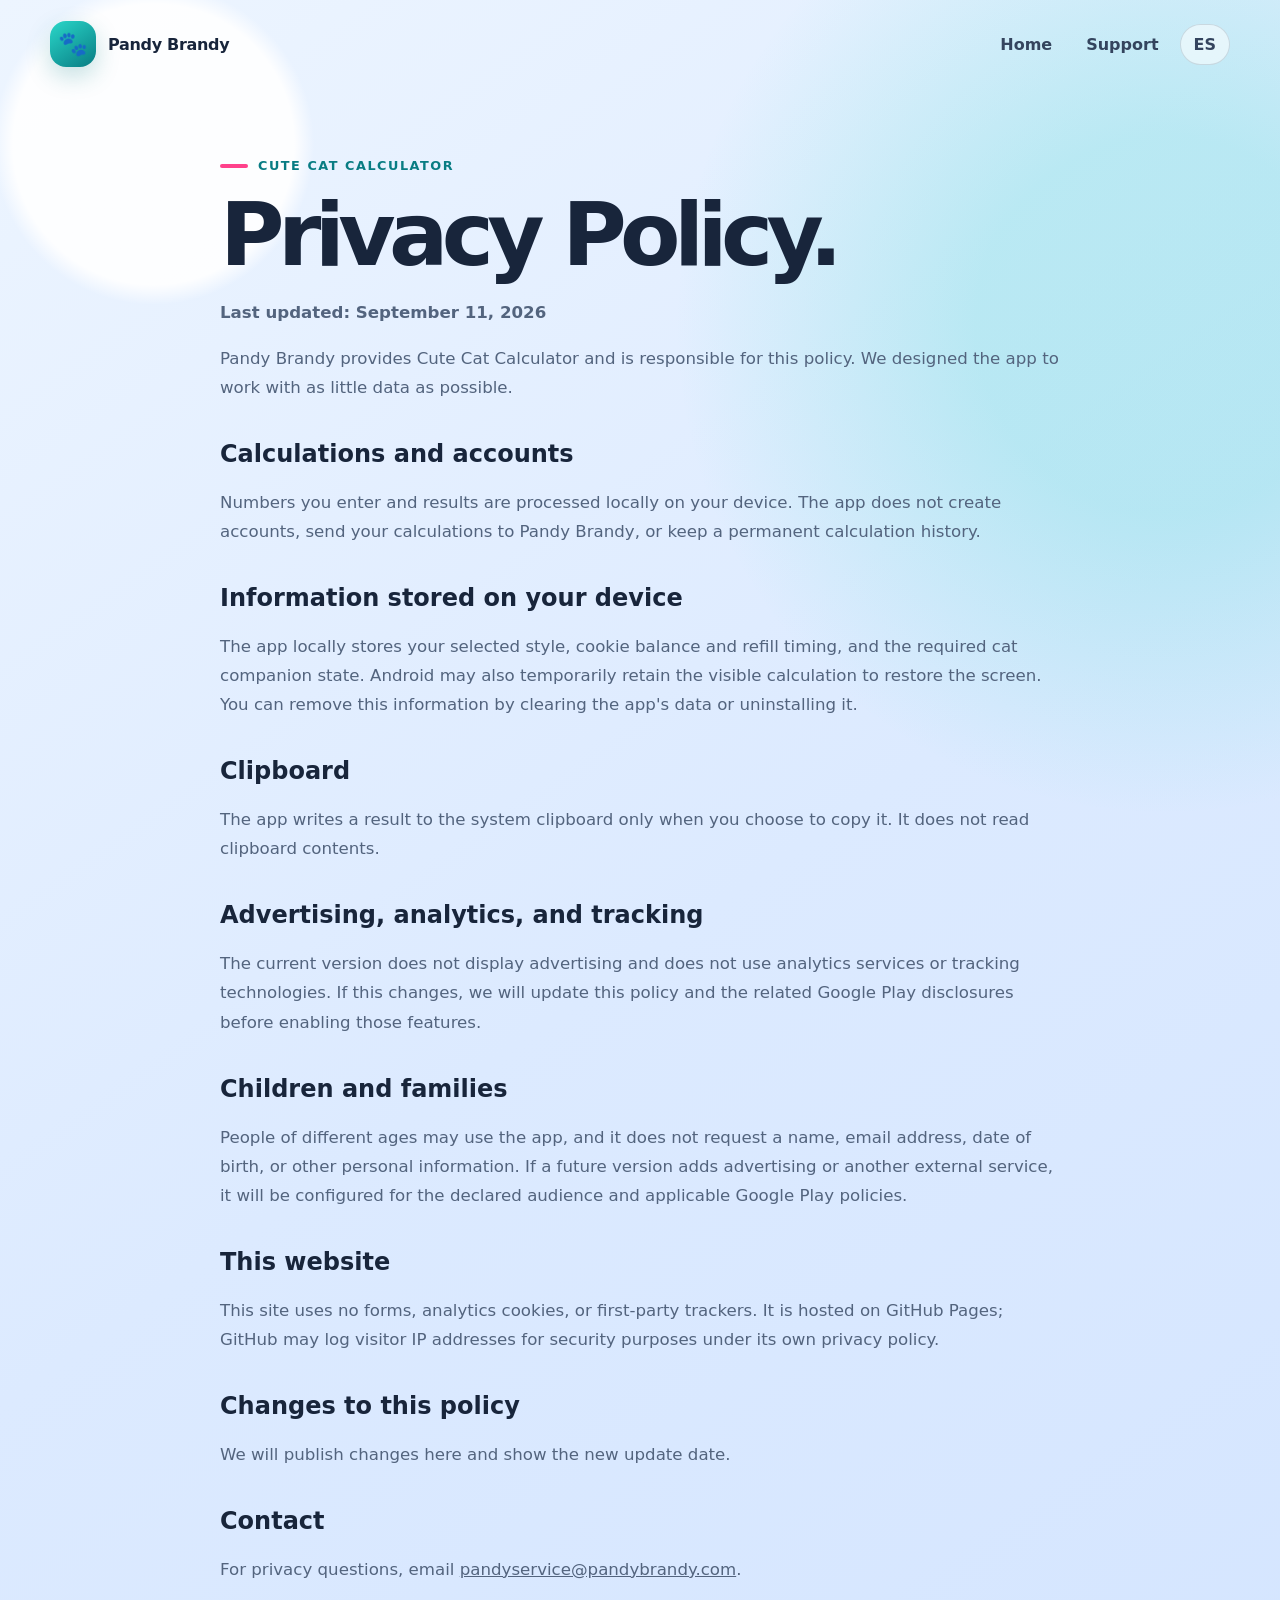
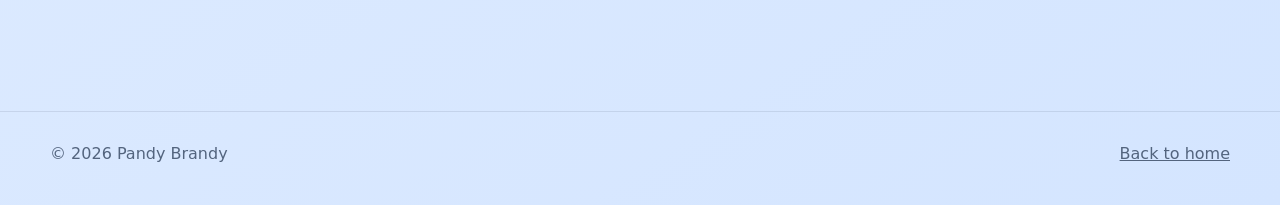
==== en/privacy/index.html @ 29533af9 "Publish Pandy Brandy website" ====
<!doctype html><html lang="en"><head><meta charset="utf-8"><meta name="viewport" content="width=device-width, initial-scale=1"><title>Privacy Policy — Pandy Brandy</title><meta name="description" content="Cute Cat Calculator privacy policy."><link rel="canonical" href="https://www.pandybrandy.com/en/privacy/"><link rel="alternate" hreflang="es" href="https://www.pandybrandy.com/privacy/"><link rel="alternate" hreflang="en" href="https://www.pandybrandy.com/en/privacy/"><link rel="stylesheet" href="../../styles.css"></head><body>
<header class="site-header shell"><a class="brand" href="../"><span class="brand-mark">🐾</span><span>Pandy Brandy</span></a><nav class="nav" aria-label="Main navigation"><a href="../">Home</a><a href="../support/">Support</a><a class="lang" href="../../privacy/" lang="es" aria-label="Leer en español">ES</a></nav></header>
<main class="page shell"><div class="eyebrow">Cute Cat Calculator</div><h1>Privacy Policy.</h1><p class="updated">Last updated: September 11, 2026</p>
<p>Pandy Brandy provides Cute Cat Calculator and is responsible for this policy. We designed the app to work with as little data as possible.</p>
<h2>Calculations and accounts</h2><p>Numbers you enter and results are processed locally on your device. The app does not create accounts, send your calculations to Pandy Brandy, or keep a permanent calculation history.</p>
<h2>Information stored on your device</h2><p>The app locally stores your selected style, cookie balance and refill timing, and the required cat companion state. Android may also temporarily retain the visible calculation to restore the screen. You can remove this information by clearing the app's data or uninstalling it.</p>
<h2>Clipboard</h2><p>The app writes a result to the system clipboard only when you choose to copy it. It does not read clipboard contents.</p>
<h2>Advertising, analytics, and tracking</h2><p>The current version does not display advertising and does not use analytics services or tracking technologies. If this changes, we will update this policy and the related Google Play disclosures before enabling those features.</p>
<h2>Children and families</h2><p>People of different ages may use the app, and it does not request a name, email address, date of birth, or other personal information. If a future version adds advertising or another external service, it will be configured for the declared audience and applicable Google Play policies.</p>
<h2>This website</h2><p>This site uses no forms, analytics cookies, or first-party trackers. It is hosted on GitHub Pages; GitHub may log visitor IP addresses for security purposes under its own privacy policy.</p>
<h2>Changes to this policy</h2><p>We will publish changes here and show the new update date.</p>
<h2>Contact</h2><p>For privacy questions, email <a href="mailto:pandyservice@pandybrandy.com">pandyservice@pandybrandy.com</a>.</p></main>
<footer><div class="shell footer-row"><span>© 2026 Pandy Brandy</span><a href="../">Back to home</a></div></footer></body></html>
---- styles.css ----
:root {
  color-scheme: light;
  --ink: #18253b;
  --muted: #53647e;
  --blue: #dceaff;
  --blue-strong: #8eb4ed;
  --teal: #087c83;
  --mint: #2ad7c9;
  --pink: #ff418b;
  --berry: #f5326c;
  --cream: #fff0c2;
  --lime: #dfff4f;
  --paper: #f8fbff;
}

* { box-sizing: border-box; }
html { scroll-behavior: smooth; }
body {
  margin: 0;
  overflow-x: hidden;
  color: var(--ink);
  background:
    radial-gradient(circle at 12% 8%, rgba(255,255,255,.92) 0 7%, transparent 8%),
    radial-gradient(circle at 91% 18%, rgba(42,215,201,.22) 0 10%, transparent 26%),
    linear-gradient(145deg, #edf5ff 0%, var(--blue) 52%, #d4e5ff 100%);
  font-family: Inter, ui-rounded, "Segoe UI", system-ui, sans-serif;
  min-height: 100vh;
}

a { color: inherit; }
.shell { width: min(1180px, calc(100% - 40px)); margin: 0 auto; }
.site-header {
  display: flex; align-items: center; justify-content: space-between;
  min-height: 88px; gap: 24px;
}
.brand { display: inline-flex; align-items: center; gap: 12px; text-decoration: none; font-weight: 900; letter-spacing: -.02em; }
.brand-mark {
  width: 46px; height: 46px; display: grid; place-items: center; border-radius: 16px;
  color: white; background: linear-gradient(145deg, var(--mint), var(--teal));
  box-shadow: 0 9px 24px rgba(8,124,131,.24); font-size: 24px;
}
.nav { display: flex; align-items: center; gap: 8px; }
.nav a { padding: 10px 13px; border-radius: 999px; text-decoration: none; font-weight: 750; color: #34445e; }
.nav a:hover, .nav a:focus-visible { background: rgba(255,255,255,.7); outline: none; }
.lang { border: 1px solid rgba(24,37,59,.14); background: rgba(255,255,255,.55); }

.hero {
  display: grid; grid-template-columns: minmax(0, 1.08fr) minmax(300px, .72fr);
  align-items: center; gap: clamp(36px, 7vw, 92px); min-height: 690px; padding: 46px 0 76px;
}
.eyebrow { display: flex; align-items: center; gap: 10px; color: var(--teal); font-weight: 900; letter-spacing: .12em; text-transform: uppercase; font-size: .8rem; }
.eyebrow::before { content: ""; width: 28px; height: 4px; border-radius: 9px; background: var(--pink); }
h1 { margin: 22px 0 22px; font-size: clamp(3.3rem, 8vw, 6.8rem); line-height: .92; letter-spacing: -.075em; max-width: 760px; }
h1 .play { color: var(--pink); }
.lede { max-width: 610px; font-size: clamp(1.1rem, 2vw, 1.35rem); line-height: 1.65; color: var(--muted); }
.actions { display: flex; flex-wrap: wrap; gap: 12px; margin-top: 32px; }
.button { display: inline-flex; min-height: 50px; align-items: center; justify-content: center; gap: 9px; padding: 0 20px; border-radius: 16px; text-decoration: none; font-weight: 850; }
.button-primary { color: white; background: var(--pink); box-shadow: 0 12px 25px rgba(245,50,108,.25); }
.button-secondary { background: rgba(255,255,255,.75); border: 1px solid rgba(24,37,59,.12); }
.meta { display: flex; flex-wrap: wrap; gap: 8px; margin-top: 28px; }
.chip { padding: 8px 12px; border-radius: 999px; background: rgba(255,255,255,.58); color: #435470; font-size: .88rem; font-weight: 750; }

.phone-wrap { position: relative; display: grid; place-items: center; }
.orbit { position: absolute; width: 122%; aspect-ratio: 1; border: 2px dashed rgba(8,124,131,.19); border-radius: 50%; }
.phone {
  position: relative; width: min(330px, 78vw); aspect-ratio: 840 / 1868; padding: 9px;
  border-radius: 44px; background: linear-gradient(145deg, #fefeff, #87a9df);
  box-shadow: 0 35px 80px rgba(45,76,128,.32), inset 0 0 0 1px rgba(255,255,255,.9);
  transform: rotate(2deg);
}
.phone img { width: 100%; height: 100%; display: block; object-fit: cover; border-radius: 36px; }
.cookie-note {
  position: absolute; right: -38px; bottom: 18%; background: var(--cream); border: 1px solid rgba(117,64,43,.12);
  padding: 13px 17px; border-radius: 18px; font-weight: 900; box-shadow: 0 15px 35px rgba(62,75,100,.2); transform: rotate(-4deg);
}

.section { padding: 90px 0; }
.section-title { max-width: 690px; margin-bottom: 35px; }
.section-title h2 { margin: 0 0 14px; font-size: clamp(2.3rem, 5vw, 4rem); letter-spacing: -.055em; line-height: 1; }
.section-title p { color: var(--muted); font-size: 1.08rem; line-height: 1.65; }
.cards { display: grid; grid-template-columns: repeat(3, 1fr); gap: 18px; }
.card { min-height: 220px; padding: 27px; border-radius: 28px; background: rgba(248,251,255,.74); border: 1px solid rgba(255,255,255,.82); box-shadow: 0 18px 50px rgba(48,79,127,.1); }
.card-icon { width: 48px; height: 48px; border-radius: 15px; display: grid; place-items: center; background: var(--cream); font-size: 22px; }
.card h3 { margin: 25px 0 10px; font-size: 1.25rem; }
.card p { margin: 0; color: var(--muted); line-height: 1.6; }
.support-band { display: flex; justify-content: space-between; align-items: center; gap: 30px; padding: 38px; border-radius: 32px; background: var(--ink); color: white; }
.support-band h2 { margin: 0 0 8px; font-size: clamp(1.8rem, 4vw, 3rem); letter-spacing: -.04em; }
.support-band p { margin: 0; color: #c8d5e8; }
.support-band .button { flex: 0 0 auto; color: var(--ink); background: var(--lime); }

.page { max-width: 840px; padding: 70px 0 110px; }
.page h1 { font-size: clamp(3rem, 7vw, 5.5rem); }
.page h2 { margin-top: 38px; font-size: 1.5rem; }
.page p, .page li { color: var(--muted); line-height: 1.75; font-size: 1.04rem; }
.updated { font-weight: 750; }
.notice { padding: 18px 20px; border-radius: 18px; background: var(--cream); color: #65492a !important; font-weight: 700; }
footer { padding: 32px 0 42px; border-top: 1px solid rgba(24,37,59,.1); color: var(--muted); }
.footer-row { display: flex; justify-content: space-between; gap: 20px; flex-wrap: wrap; }

@media (max-width: 800px) {
  .site-header { min-height: 74px; }
  .nav a:not(.lang) { display: none; }
  .hero { grid-template-columns: 1fr; text-align: center; padding-top: 45px; }
  .eyebrow, .actions, .meta { justify-content: center; }
  .lede { margin-inline: auto; }
  .phone-wrap { padding: 25px 0; }
  .cards { grid-template-columns: 1fr; }
  .support-band { align-items: flex-start; flex-direction: column; }
}
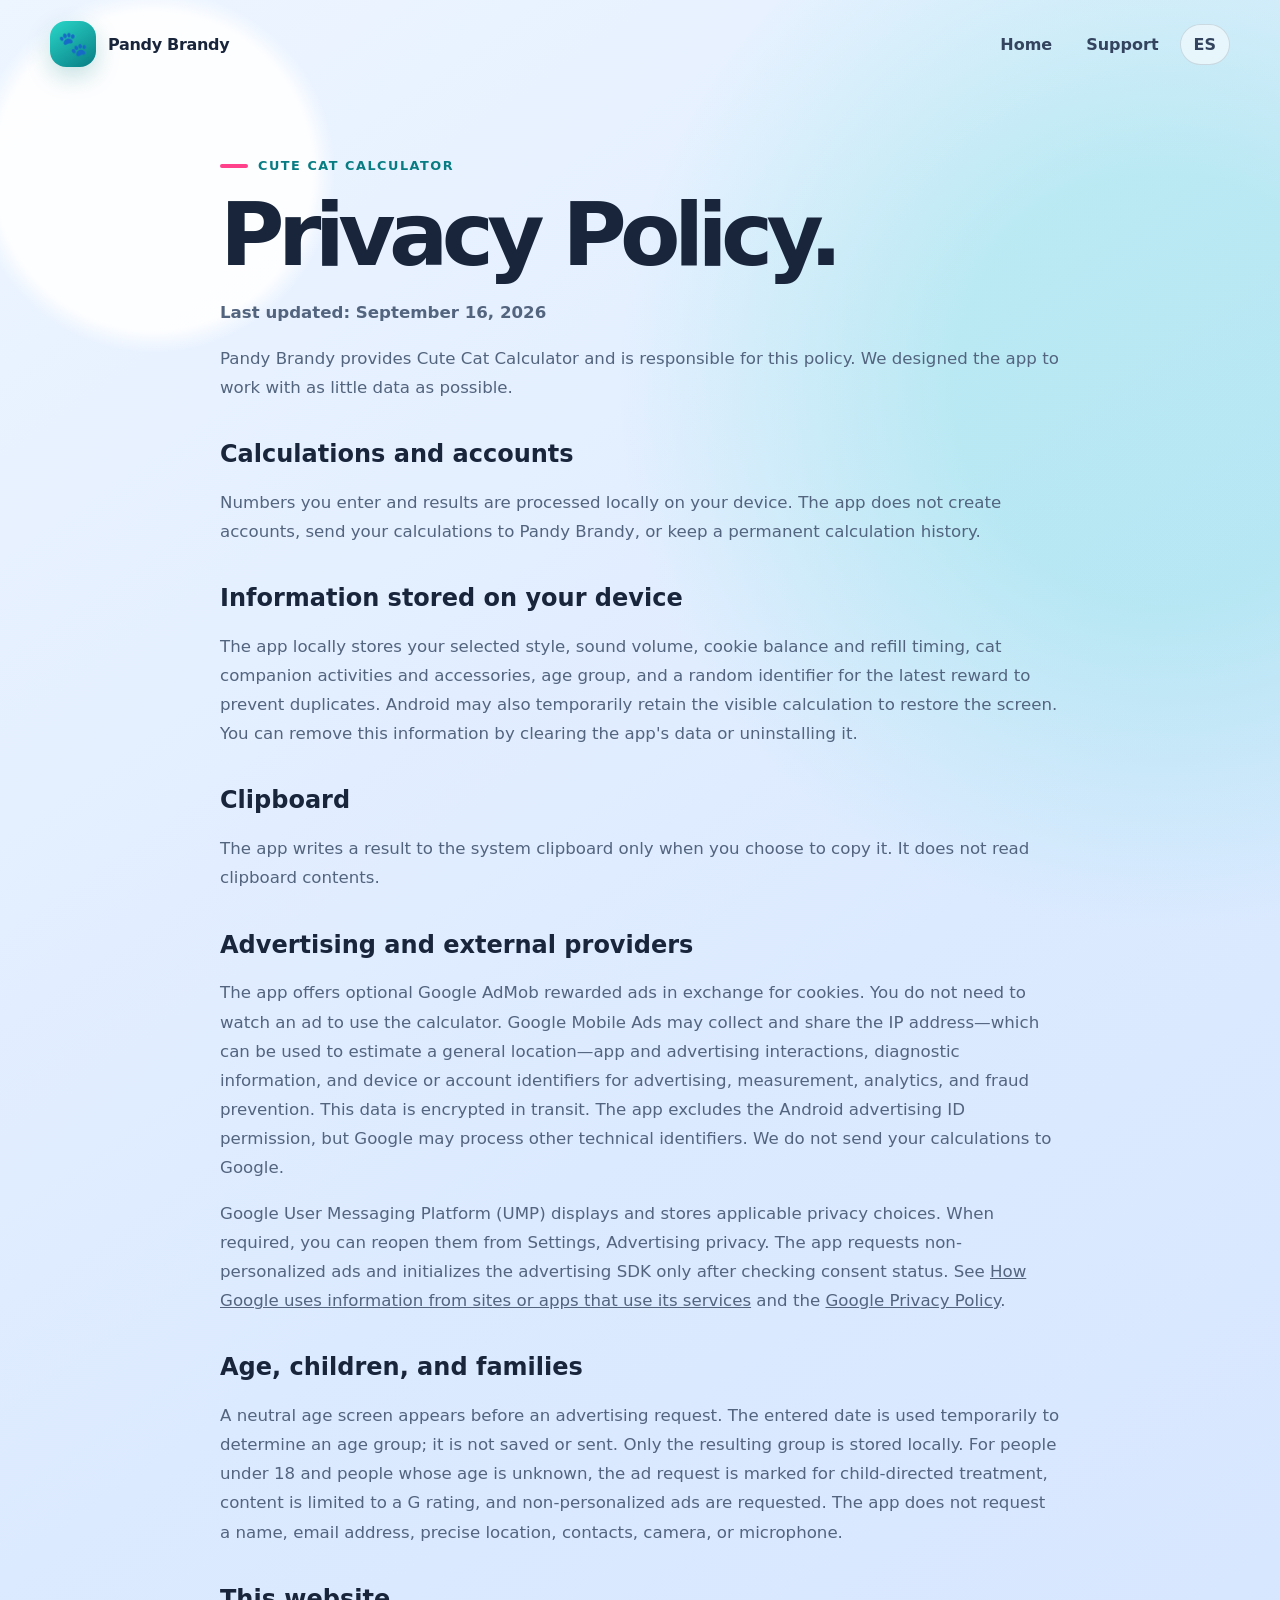
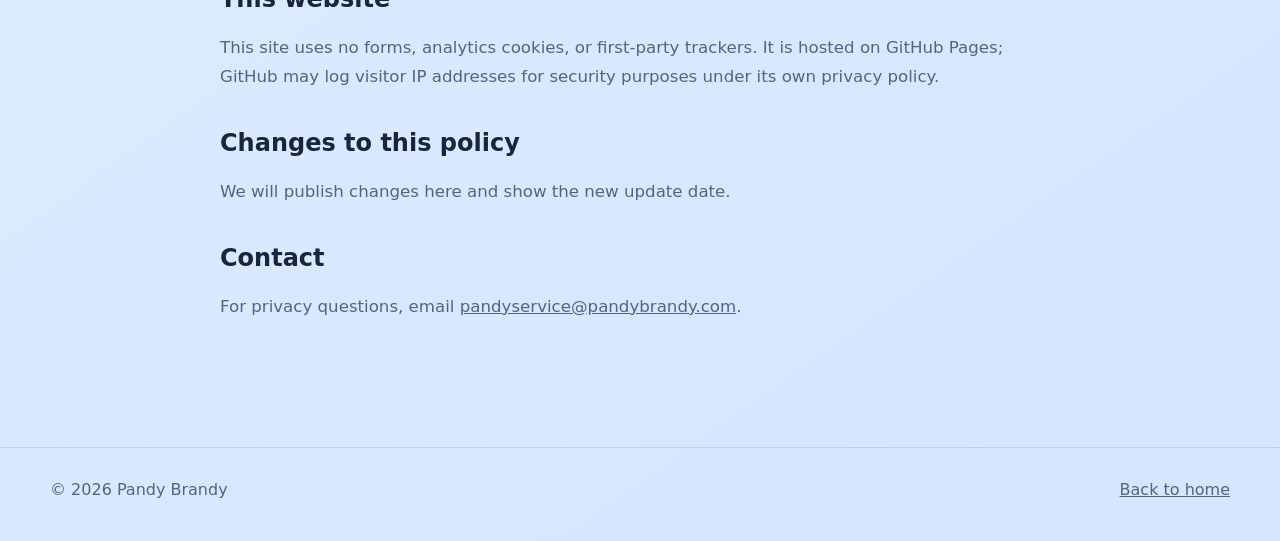
==== commit 34f5cf03: "Update privacy policy and app-ads for AdMob" ====
--- a/en/privacy/index.html
+++ b/en/privacy/index.html
@@ -1,12 +1,13 @@
 <!doctype html><html lang="en"><head><meta charset="utf-8"><meta name="viewport" content="width=device-width, initial-scale=1"><title>Privacy Policy — Pandy Brandy</title><meta name="description" content="Cute Cat Calculator privacy policy."><link rel="canonical" href="https://www.pandybrandy.com/en/privacy/"><link rel="alternate" hreflang="es" href="https://www.pandybrandy.com/privacy/"><link rel="alternate" hreflang="en" href="https://www.pandybrandy.com/en/privacy/"><link rel="stylesheet" href="../../styles.css"></head><body>
 <header class="site-header shell"><a class="brand" href="../"><span class="brand-mark">🐾</span><span>Pandy Brandy</span></a><nav class="nav" aria-label="Main navigation"><a href="../">Home</a><a href="../support/">Support</a><a class="lang" href="../../privacy/" lang="es" aria-label="Leer en español">ES</a></nav></header>
-<main class="page shell"><div class="eyebrow">Cute Cat Calculator</div><h1>Privacy Policy.</h1><p class="updated">Last updated: September 11, 2026</p>
+<main class="page shell"><div class="eyebrow">Cute Cat Calculator</div><h1>Privacy Policy.</h1><p class="updated">Last updated: September 16, 2026</p>
 <p>Pandy Brandy provides Cute Cat Calculator and is responsible for this policy. We designed the app to work with as little data as possible.</p>
 <h2>Calculations and accounts</h2><p>Numbers you enter and results are processed locally on your device. The app does not create accounts, send your calculations to Pandy Brandy, or keep a permanent calculation history.</p>
-<h2>Information stored on your device</h2><p>The app locally stores your selected style, cookie balance and refill timing, and the required cat companion state. Android may also temporarily retain the visible calculation to restore the screen. You can remove this information by clearing the app's data or uninstalling it.</p>
+<h2>Information stored on your device</h2><p>The app locally stores your selected style, sound volume, cookie balance and refill timing, cat companion activities and accessories, age group, and a random identifier for the latest reward to prevent duplicates. Android may also temporarily retain the visible calculation to restore the screen. You can remove this information by clearing the app's data or uninstalling it.</p>
 <h2>Clipboard</h2><p>The app writes a result to the system clipboard only when you choose to copy it. It does not read clipboard contents.</p>
-<h2>Advertising, analytics, and tracking</h2><p>The current version does not display advertising and does not use analytics services or tracking technologies. If this changes, we will update this policy and the related Google Play disclosures before enabling those features.</p>
-<h2>Children and families</h2><p>People of different ages may use the app, and it does not request a name, email address, date of birth, or other personal information. If a future version adds advertising or another external service, it will be configured for the declared audience and applicable Google Play policies.</p>
+<h2>Advertising and external providers</h2><p>The app offers optional Google AdMob rewarded ads in exchange for cookies. You do not need to watch an ad to use the calculator. Google Mobile Ads may collect and share the IP address—which can be used to estimate a general location—app and advertising interactions, diagnostic information, and device or account identifiers for advertising, measurement, analytics, and fraud prevention. This data is encrypted in transit. The app excludes the Android advertising ID permission, but Google may process other technical identifiers. We do not send your calculations to Google.</p>
+<p>Google User Messaging Platform (UMP) displays and stores applicable privacy choices. When required, you can reopen them from Settings, Advertising privacy. The app requests non-personalized ads and initializes the advertising SDK only after checking consent status. See <a href="https://policies.google.com/technologies/partner-sites">How Google uses information from sites or apps that use its services</a> and the <a href="https://policies.google.com/privacy">Google Privacy Policy</a>.</p>
+<h2>Age, children, and families</h2><p>A neutral age screen appears before an advertising request. The entered date is used temporarily to determine an age group; it is not saved or sent. Only the resulting group is stored locally. For people under 18 and people whose age is unknown, the ad request is marked for child-directed treatment, content is limited to a G rating, and non-personalized ads are requested. The app does not request a name, email address, precise location, contacts, camera, or microphone.</p>
 <h2>This website</h2><p>This site uses no forms, analytics cookies, or first-party trackers. It is hosted on GitHub Pages; GitHub may log visitor IP addresses for security purposes under its own privacy policy.</p>
 <h2>Changes to this policy</h2><p>We will publish changes here and show the new update date.</p>
 <h2>Contact</h2><p>For privacy questions, email <a href="mailto:pandyservice@pandybrandy.com">pandyservice@pandybrandy.com</a>.</p></main>
